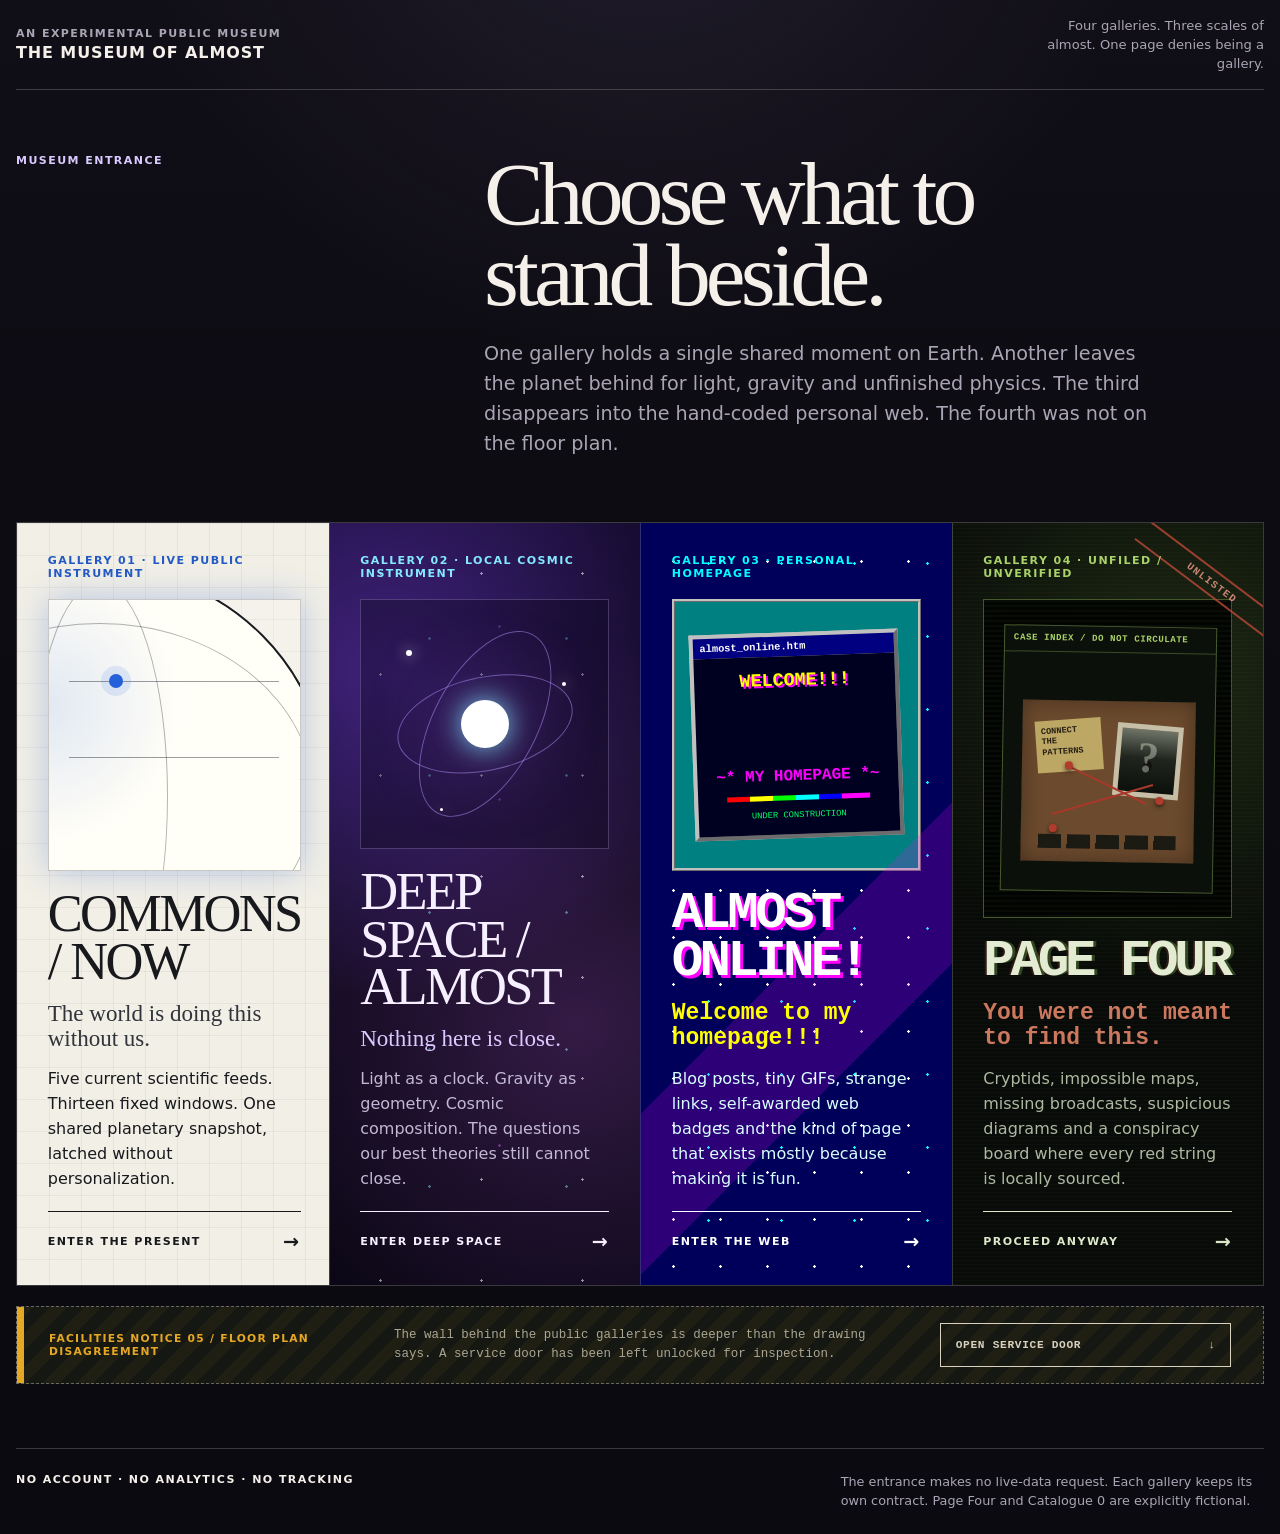
==== index.html @ 4af76eff "Evolve Commons patchbay hardware Make the existing Difference Engine A/B connections visibly seat an" ====
<!doctype html>
<html lang="en">
<head>
  <meta charset="utf-8">
  <meta name="viewport" content="width=device-width, initial-scale=1, viewport-fit=cover">
  <meta name="theme-color" content="#0b0a10">
  <meta name="description" content="The Museum of Almost — choose between four public galleries, then notice the service door the floor plan forgot to mention.">
  <title>The Museum of Almost — Entrance</title>
  <link rel="manifest" href="manifest.webmanifest">
  <link rel="stylesheet" href="landing.css">
  <link rel="stylesheet" href="page-four-teaser.css">
  <link rel="stylesheet" href="elsewhere-teaser.css">
  <style>
    .museum-condition {
      position: absolute;
      width: 1px;
      height: 1px;
      padding: 0;
      margin: -1px;
      overflow: hidden;
      clip: rect(0 0 0 0);
      white-space: nowrap;
      border: 0;
    }
    .museum-condition-note { display: none; }
    body[data-recent-room="commons"] [data-room-note="commons"],
    body[data-recent-room="deep-space"] [data-room-note="deep-space"],
    body[data-recent-room="almost-online"] [data-room-note="almost-online"],
    body[data-recent-room="page-four"] [data-room-note="page-four"],
    body[data-recent-room="elsewhere"] [data-room-note="elsewhere"],
    body[data-recent-room="museum"] [data-room-note="museum"] { display: block; }

    /* Museum epoch: recent work now leaves an existing room light on instead of shifting the floor plan. */
    body[data-recent-room="commons"] .gallery-commons .gallery-visual,
    body[data-recent-room="museum"] .gallery-commons .gallery-visual {
      filter: brightness(1.08) saturate(1.05);
      box-shadow: 0 0 2rem rgba(35, 89, 196, 0.3);
    }
    body[data-recent-room="deep-space"] .gallery-space .gallery-visual,
    body[data-recent-room="museum"] .gallery-space .gallery-visual {
      filter: brightness(1.08) saturate(1.08);
      box-shadow: 0 0 2.2rem rgba(132, 232, 255, 0.26);
    }
    body[data-recent-room="almost-online"] .gallery-web .gallery-visual,
    body[data-recent-room="museum"] .gallery-web .gallery-visual {
      filter: brightness(1.1) saturate(1.08);
      box-shadow: 0 0 2rem rgba(0, 255, 255, 0.25);
    }
    body[data-recent-room="page-four"] .gallery-four .gallery-visual,
    body[data-recent-room="museum"] .gallery-four .gallery-visual {
      filter: brightness(1.1) saturate(1.04);
      box-shadow: 0 0 2rem rgba(169, 210, 105, 0.24);
    }
    body[data-recent-room="elsewhere"] .maintenance-seam,
    body[data-recent-room="museum"] .maintenance-seam {
      box-shadow: inset 0 0 2rem rgba(229, 168, 38, 0.1), 0 0 1.6rem rgba(229, 168, 38, 0.2);
    }

    @media (prefers-contrast: more) {
      body[data-recent-room="commons"] .gallery-commons .gallery-visual,
      body[data-recent-room="deep-space"] .gallery-space .gallery-visual,
      body[data-recent-room="almost-online"] .gallery-web .gallery-visual,
      body[data-recent-room="page-four"] .gallery-four .gallery-visual,
      body[data-recent-room="museum"] .gallery-visual,
      body[data-recent-room="elsewhere"] .maintenance-seam,
      body[data-recent-room="museum"] .maintenance-seam {
        outline: 2px solid currentColor;
        outline-offset: 3px;
      }
    }
    @media (forced-colors: active) {
      body[data-recent-room="commons"] .gallery-commons .gallery-visual,
      body[data-recent-room="deep-space"] .gallery-space .gallery-visual,
      body[data-recent-room="almost-online"] .gallery-web .gallery-visual,
      body[data-recent-room="page-four"] .gallery-four .gallery-visual,
      body[data-recent-room="museum"] .gallery-visual,
      body[data-recent-room="elsewhere"] .maintenance-seam,
      body[data-recent-room="museum"] .maintenance-seam {
        filter: none;
        box-shadow: none;
        outline: 2px solid Highlight;
        outline-offset: 3px;
      }
    }
    @media print {
      .museum-condition { display: none; }
      body[data-recent-room] .gallery-visual,
      body[data-recent-room] .maintenance-seam {
        filter: none !important;
        box-shadow: none !important;
        outline: none !important;
      }
    }
  </style>
</head>
<body data-recent-room="commons">
  <a class="skip-link" href="#galleries">Skip to the galleries</a>

  <header class="museum-header">
    <div class="museum-mark">
      <small>AN EXPERIMENTAL PUBLIC MUSEUM</small>
      <strong>THE MUSEUM OF ALMOST</strong>
    </div>
    <p>Four galleries. Three scales of almost. One page denies being a gallery.</p>
  </header>

  <main class="entrance" id="galleries">
    <section class="entrance-copy" aria-labelledby="entrance-title">
      <p class="eyebrow">MUSEUM ENTRANCE</p>
      <h1 id="entrance-title">Choose what to stand beside.</h1>
      <p>One gallery holds a single shared moment on Earth. Another leaves the planet behind for light, gravity and unfinished physics. The third disappears into the hand-coded personal web. The fourth was not on the floor plan.</p>
    </section>

    <aside class="museum-condition" aria-label="Current after-hours light condition">
      <span>AFTER-HOURS LIGHT</span>
      <p class="museum-condition-note" data-room-note="commons">COMMONS / NOW has left its instrument light on in the entrance.</p>
      <p class="museum-condition-note" data-room-note="deep-space">DEEP SPACE / ALMOST is still throwing a little light through its doorway.</p>
      <p class="museum-condition-note" data-room-note="almost-online">ALMOST ONLINE! has left a monitor glow in the entrance.</p>
      <p class="museum-condition-note" data-room-note="page-four">PAGE FOUR has left its examination light on.</p>
      <p class="museum-condition-note" data-room-note="elsewhere">The service door is leaking an amber maintenance light.</p>
      <p class="museum-condition-note" data-room-note="museum">More than one room seems to have left a light on.</p>
    </aside>

    <nav class="gallery-grid" aria-label="Museum galleries">
      <a class="gallery-card gallery-commons" href="commons-now.html">
        <span class="gallery-number">GALLERY 01 · LIVE PUBLIC INSTRUMENT</span>
        <div class="gallery-visual commons-visual" aria-hidden="true">
          <span class="earth-disc"></span>
          <span class="earth-line earth-line-a"></span>
          <span class="earth-line earth-line-b"></span>
          <span class="earth-pulse"></span>
        </div>
        <div class="gallery-copy">
          <h2>COMMONS / NOW</h2>
          <p class="gallery-thesis">The world is doing this without us.</p>
          <p>Five current scientific feeds. Thirteen fixed windows. One shared planetary snapshot, latched without personalization.</p>
        </div>
        <strong class="enter-label">ENTER THE PRESENT <span aria-hidden="true">→</span></strong>
      </a>

      <a class="gallery-card gallery-space" href="deep-space.html">
        <span class="gallery-number">GALLERY 02 · LOCAL COSMIC INSTRUMENT</span>
        <div class="gallery-visual space-visual" aria-hidden="true">
          <span class="space-orbit space-orbit-a"></span>
          <span class="space-orbit space-orbit-b"></span>
          <span class="space-core"></span>
          <span class="space-star space-star-a"></span>
          <span class="space-star space-star-b"></span>
          <span class="space-star space-star-c"></span>
        </div>
        <div class="gallery-copy">
          <h2>DEEP SPACE / ALMOST</h2>
          <p class="gallery-thesis">Nothing here is close.</p>
          <p>Light as a clock. Gravity as geometry. Cosmic composition. The questions our best theories still cannot close.</p>
        </div>
        <strong class="enter-label">ENTER DEEP SPACE <span aria-hidden="true">→</span></strong>
      </a>

      <a class="gallery-card gallery-web" href="almost-online.html">
        <span class="gallery-number">GALLERY 03 · PERSONAL HOMEPAGE</span>
        <div class="gallery-visual web-visual" aria-hidden="true">
          <div class="web-window">
            <span class="web-titlebar">almost_online.htm</span>
            <div class="web-page">
              <strong>WELCOME!!!</strong>
              <img src="assets/web1/alien.gif" width="56" height="56" alt="">
              <span>~* MY HOMEPAGE *~</span>
              <i></i>
              <small>UNDER CONSTRUCTION</small>
            </div>
          </div>
        </div>
        <div class="gallery-copy">
          <h2>ALMOST ONLINE!</h2>
          <p class="gallery-thesis">Welcome to my homepage!!!</p>
          <p>Blog posts, tiny GIFs, strange links, self-awarded web badges and the kind of page that exists mostly because making it is fun.</p>
        </div>
        <strong class="enter-label">ENTER THE WEB <span aria-hidden="true">→</span></strong>
      </a>

      <a class="gallery-card gallery-four" href="page-four.html">
        <span class="gallery-number">GALLERY 04 · UNFILED / UNVERIFIED</span>
        <div class="gallery-visual four-visual" aria-hidden="true">
          <div class="four-window">
            <div class="four-board">
              <span class="four-note">CONNECT<br>THE<br>PATTERNS</span>
              <span class="four-photo"></span>
              <span class="four-string"></span>
              <span class="four-string four-string-b"></span>
              <span class="four-pin four-pin-a"></span>
              <span class="four-pin four-pin-b"></span>
              <span class="four-pin four-pin-c"></span>
              <span class="four-redaction"></span>
            </div>
          </div>
        </div>
        <div class="gallery-copy">
          <h2>PAGE FOUR</h2>
          <p class="gallery-thesis">You were not meant to find this.</p>
          <p>Cryptids, impossible maps, missing broadcasts, suspicious diagrams and a conspiracy board where every red string is locally sourced.</p>
        </div>
        <strong class="enter-label">PROCEED ANYWAY <span aria-hidden="true">→</span></strong>
      </a>
    </nav>

    <aside class="maintenance-seam" aria-label="Facilities access">
      <span class="maintenance-code">FACILITIES NOTICE 05 / FLOOR PLAN DISAGREEMENT</span>
      <p>The wall behind the public galleries is deeper than the drawing says. A service door has been left unlocked for inspection.</p>
      <a href="elsewhere.html">OPEN SERVICE DOOR <span aria-hidden="true">↓</span></a>
    </aside>
  </main>

  <footer class="museum-footer">
    <span>NO ACCOUNT · NO ANALYTICS · NO TRACKING</span>
    <p>The entrance makes no live-data request. Each gallery keeps its own contract. Page Four and Catalogue 0 are explicitly fictional.</p>
  </footer>
</body>
</html>
---- landing.css ----
:root {
  color-scheme: dark;
  --foyer: #0b0a10;
  --foyer-soft: #15131d;
  --ink: #f5f0ea;
  --muted: #aaa4b4;
  --line: rgba(245, 240, 234, 0.2);
  --paper: #f2efe6;
  --paper-ink: #17191d;
  --earth-blue: #2359c4;
  --space: #070511;
  --violet: #4e2397;
  --nebula: #a95de5;
  --cyan: #84e8ff;
  --max: 1500px;
  font-family: ui-sans-serif, system-ui, -apple-system, BlinkMacSystemFont, "Segoe UI", sans-serif;
}

* { box-sizing: border-box; }
html { min-width: 320px; background: var(--foyer); }
body {
  min-height: 100vh;
  margin: 0;
  color: var(--ink);
  background:
    radial-gradient(circle at 50% -10%, rgba(118, 99, 153, 0.17), transparent 32rem),
    linear-gradient(180deg, #100e16 0%, var(--foyer) 58%);
}

a { color: inherit; }

.skip-link {
  position: fixed;
  z-index: 100;
  top: 0.75rem;
  left: 0.75rem;
  min-height: 44px;
  display: inline-flex;
  align-items: center;
  padding: 0.7rem 0.9rem;
  color: var(--foyer);
  background: var(--ink);
  transform: translateY(-180%);
}
.skip-link:focus { transform: translateY(0); }

a:focus-visible {
  outline: 3px solid var(--cyan);
  outline-offset: 4px;
}

.museum-header,
.entrance,
.museum-footer {
  width: min(var(--max), calc(100% - 2rem));
  margin-inline: auto;
}

.museum-header {
  min-height: 84px;
  display: flex;
  align-items: center;
  justify-content: space-between;
  gap: 1rem;
  padding-block: max(1rem, env(safe-area-inset-top)) 1rem;
  border-bottom: 1px solid var(--line);
}

.museum-mark { display: grid; gap: 0.2rem; }
.museum-mark small,
.eyebrow,
.gallery-number,
.enter-label,
.museum-footer > span {
  font-size: 0.69rem;
  font-weight: 780;
  letter-spacing: 0.13em;
  text-transform: uppercase;
}
.museum-mark small { color: var(--muted); }
.museum-mark strong { letter-spacing: 0.055em; }
.museum-header > p {
  max-width: 28ch;
  margin: 0;
  color: var(--muted);
  font-size: 0.82rem;
  line-height: 1.45;
  text-align: right;
}

.entrance { padding-block: clamp(2rem, 5vw, 5rem); }
.entrance-copy {
  display: grid;
  grid-template-columns: minmax(10rem, 0.35fr) minmax(0, 0.65fr);
  gap: 0.8rem 3rem;
  padding-bottom: clamp(2rem, 5vw, 4rem);
}
.eyebrow {
  grid-row: 1 / span 2;
  margin: 0;
  color: #d9caff;
}
.entrance-copy h1 {
  max-width: 12ch;
  margin: 0;
  font-family: ui-serif, Georgia, serif;
  font-size: clamp(2.8rem, 7vw, 7.4rem);
  font-weight: 500;
  letter-spacing: -0.055em;
  line-height: 0.9;
}
.entrance-copy > p:last-child {
  max-width: 55ch;
  margin: 0.7rem 0 0;
  color: var(--muted);
  font-size: clamp(1rem, 1.5vw, 1.25rem);
  line-height: 1.55;
}

.gallery-grid {
  display: grid;
  grid-template-columns: repeat(3, minmax(0, 1fr));
  border: 1px solid var(--line);
}

.gallery-card {
  position: relative;
  min-height: min(70vh, 720px);
  display: grid;
  grid-template-rows: auto minmax(240px, 1fr) auto auto;
  gap: 1.2rem;
  padding: clamp(1.25rem, 2.4vw, 2.25rem);
  text-decoration: none;
  overflow: hidden;
  transition: transform 180ms ease, filter 180ms ease;
}
.gallery-card + .gallery-card { border-left: 1px solid var(--line); }
.gallery-card:hover { transform: translateY(-4px); }
.gallery-card:focus-visible { z-index: 2; }
.gallery-number { position: relative; z-index: 2; }
.gallery-copy,
.enter-label { position: relative; z-index: 2; }
.gallery-copy h2 {
  margin: 0;
  font-family: ui-serif, Georgia, serif;
  font-size: clamp(2.05rem, 4.1vw, 5.2rem);
  font-weight: 500;
  letter-spacing: -0.05em;
  line-height: 0.9;
}
.gallery-copy p { max-width: 46ch; }
.gallery-thesis {
  margin: 1rem 0 0;
  font-family: ui-serif, Georgia, serif;
  font-size: clamp(1.2rem, 1.8vw, 1.8rem);
  line-height: 1.1;
}
.gallery-copy p:last-child { margin-bottom: 0; line-height: 1.55; }
.enter-label {
  min-height: 44px;
  display: flex;
  align-items: center;
  justify-content: space-between;
  gap: 1rem;
  padding-top: 1rem;
  border-top: 1px solid currentColor;
}
.enter-label span { font-size: 1.2rem; }

.gallery-commons {
  color: var(--paper-ink);
  background:
    linear-gradient(rgba(31, 35, 41, 0.055) 1px, transparent 1px),
    linear-gradient(90deg, rgba(31, 35, 41, 0.055) 1px, transparent 1px),
    var(--paper);
  background-size: 32px 32px;
}
.gallery-commons .gallery-number { color: var(--earth-blue); }
.gallery-commons .gallery-thesis { color: #31343a; }

.gallery-space {
  color: #f6efff;
  background:
    radial-gradient(circle at 20% 20%, rgba(111, 59, 209, 0.5), transparent 20rem),
    radial-gradient(circle at 80% 66%, rgba(209, 104, 255, 0.22), transparent 24rem),
    linear-gradient(155deg, #160b31 0%, var(--space) 60%);
}
.gallery-space::before {
  content: "";
  position: absolute;
  inset: 0;
  opacity: 0.6;
  pointer-events: none;
  background-image:
    radial-gradient(circle, rgba(255,255,255,0.9) 0 1px, transparent 1.4px),
    radial-gradient(circle, rgba(132,232,255,0.8) 0 1px, transparent 1.5px),
    radial-gradient(circle, rgba(209,104,255,0.75) 0 1px, transparent 1.5px);
  background-position: 0 0, 31px 47px, 83px 17px;
  background-size: 101px 101px, 137px 137px, 173px 173px;
}
.gallery-space .gallery-number { color: var(--cyan); }
.gallery-space .gallery-thesis { color: #dbc9ff; }
.gallery-space .gallery-copy p:last-child { color: #c3b8d5; }

.gallery-web {
  color: #fff;
  background:
    radial-gradient(circle, #fff 0 1px, transparent 1.5px) 9px 15px / 47px 47px,
    radial-gradient(circle, #00ffff 0 1px, transparent 1.5px) 31px 4px / 73px 73px,
    #00005a;
}
.gallery-web::after {
  content: "";
  position: absolute;
  inset: 0;
  pointer-events: none;
  background: linear-gradient(135deg, transparent 0 55%, rgba(255, 0, 255, 0.18) 55% 70%, transparent 70%);
}
.gallery-web .gallery-number { color: #00ffff; }
.gallery-web .gallery-copy h2 {
  font-family: "Courier New", Courier, monospace;
  font-weight: 900;
  letter-spacing: -0.07em;
  text-shadow: 3px 3px 0 #ff00ff;
}
.gallery-web .gallery-thesis {
  color: #ffff00;
  font-family: "Courier New", Courier, monospace;
  font-weight: 800;
}
.gallery-web .gallery-copy p:last-child { color: #d7ffff; }

.gallery-visual { position: relative; min-height: 250px; }

.commons-visual {
  overflow: hidden;
  border: 1px solid rgba(31, 35, 41, 0.22);
  background: rgba(255,255,255,0.2);
}
.earth-disc {
  position: absolute;
  width: min(56vw, 460px);
  aspect-ratio: 1;
  right: -12%;
  bottom: -58%;
  border: 2px solid var(--paper-ink);
  border-radius: 50%;
  background: radial-gradient(circle at 38% 30%, rgba(35,89,196,0.16), transparent 38%), var(--paper);
}
.earth-disc::before,
.earth-disc::after {
  content: "";
  position: absolute;
  inset: 12% 3%;
  border: 1px solid rgba(31,35,41,0.35);
  border-radius: 50%;
}
.earth-disc::after { inset: 3% 35%; }
.earth-line {
  position: absolute;
  left: 8%;
  right: 8%;
  height: 1px;
  background: rgba(31,35,41,0.45);
}
.earth-line-a { top: 30%; }
.earth-line-b { top: 58%; }
.earth-pulse {
  position: absolute;
  width: 14px;
  height: 14px;
  left: 24%;
  top: calc(30% - 7px);
  border-radius: 50%;
  background: var(--earth-blue);
  box-shadow: 0 0 0 8px rgba(35,89,196,0.12);
}

.space-visual {
  overflow: hidden;
  border: 1px solid rgba(208,188,255,0.25);
  background: rgba(7,5,17,0.32);
}
.space-orbit {
  position: absolute;
  left: 50%;
  top: 50%;
  border: 1px solid rgba(184,151,255,0.5);
  border-radius: 50%;
  transform: translate(-50%, -50%) rotate(-12deg);
}
.space-orbit-a { width: 72%; height: 38%; }
.space-orbit-b { width: 42%; height: 82%; transform: translate(-50%, -50%) rotate(28deg); }
.space-core {
  position: absolute;
  width: 48px;
  height: 48px;
  left: calc(50% - 24px);
  top: calc(50% - 24px);
  border-radius: 50%;
  background: #fff;
  box-shadow: 0 0 28px rgba(132,232,255,0.9), 0 0 85px rgba(169,93,229,0.7);
}
.space-star {
  position: absolute;
  width: 6px;
  height: 6px;
  border-radius: 50%;
  background: #fff;
  box-shadow: 0 0 14px rgba(255,255,255,0.85);
}
.space-star-a { left: 18%; top: 20%; }
.space-star-b { right: 17%; top: 33%; width: 4px; height: 4px; }
.space-star-c { left: 32%; bottom: 15%; width: 3px; height: 3px; }

.web-visual {
  display: grid;
  place-items: center;
  overflow: hidden;
  border: 3px ridge #c0c0c0;
  background: #008080;
}
.web-window {
  width: 86%;
  border: 4px outset #c0c0c0;
  color: #000;
  background: #c0c0c0;
  font-family: "Courier New", Courier, monospace;
  transform: rotate(-2deg);
}
.web-titlebar {
  display: block;
  padding: 0.25rem 0.4rem;
  color: #fff;
  background: #000080;
  font-size: 0.65rem;
  font-weight: bold;
}
.web-page {
  min-height: 178px;
  display: grid;
  place-items: center;
  gap: 0.25rem;
  padding: 0.7rem;
  color: #00ffff;
  background: #000020;
  text-align: center;
}
.web-page strong {
  color: #ffff00;
  font-size: 1.15rem;
  text-shadow: 2px 2px #ff00ff;
}
.web-page img {
  image-rendering: pixelated;
}
.web-page span {
  color: #ff00ff;
  font-weight: bold;
}
.web-page i {
  width: 80%;
  height: 5px;
  background: linear-gradient(90deg, #f00 0 16%, #ff0 16% 32%, #0f0 32% 48%, #0ff 48% 64%, #00f 64% 80%, #f0f 80%);
}
.web-page small {
  color: #00ff66;
  font-size: 0.55rem;
}

.museum-footer {
  display: flex;
  justify-content: space-between;
  gap: 2rem;
  padding-block: 1.5rem max(1.5rem, env(safe-area-inset-bottom));
  border-top: 1px solid var(--line);
  color: var(--muted);
}
.museum-footer > span { color: var(--ink); }
.museum-footer p { max-width: 52ch; margin: 0; font-size: 0.8rem; line-height: 1.45; }

@media (max-width: 1100px) {
  .gallery-grid { grid-template-columns: repeat(2, minmax(0, 1fr)); }
  .gallery-web {
    grid-column: 1 / -1;
    border-top: 1px solid var(--line);
  }
  .gallery-web .gallery-visual { min-height: 290px; }
}

@media (max-width: 820px) {
  .entrance-copy { grid-template-columns: 1fr; }
  .eyebrow { grid-row: auto; }
  .gallery-grid { grid-template-columns: 1fr; }
  .gallery-card { min-height: 620px; }
  .gallery-card + .gallery-card {
    border-left: 0;
    border-top: 1px solid var(--line);
  }
  .gallery-web { grid-column: auto; }
  .earth-disc { width: 460px; }
}

@media (max-width: 620px) {
  .museum-header { align-items: flex-start; }
  .museum-header > p { display: none; }
  .entrance { padding-top: 2rem; }
  .gallery-card { min-height: 560px; padding: 1.1rem; }
  .gallery-visual { min-height: 210px; }
  .museum-footer { display: grid; gap: 0.7rem; }
}

@media (prefers-reduced-motion: reduce) {
  *, *::before, *::after {
    scroll-behavior: auto !important;
    transition: none !important;
    animation: none !important;
  }
  .gallery-card:hover { transform: none; }
}

@media (prefers-contrast: more) {
  :root { --line: rgba(255,255,255,0.65); }
  .gallery-card { outline: 1px solid currentColor; outline-offset: -1px; }
  .gallery-space .gallery-copy p:last-child,
  .gallery-web .gallery-copy p:last-child { color: #f4efff; }
}

@media print {
  body { background: #fff; color: #000; }
  .museum-header, .museum-footer { color: #000; border-color: #000; }
  .gallery-grid { border-color: #000; }
  .gallery-card { min-height: auto; break-inside: avoid; }
  .gallery-space,
  .gallery-web { color: #000; background: #fff; }
  .gallery-space::before,
  .gallery-web::after { display: none; }
}
---- page-four-teaser.css ----
@media (min-width: 1101px) {
  .gallery-grid { grid-template-columns: repeat(4, minmax(0, 1fr)); }
  .gallery-card { min-height: min(68vh, 700px); }
}

@media (min-width: 821px) and (max-width: 1100px) {
  .gallery-web { grid-column: auto; border-top: 0; }
  .gallery-four { border-top: 0; }
}

.gallery-four {
  color: #dce8c8;
  background:
    repeating-linear-gradient(0deg, rgba(255,255,255,0.02) 0 1px, transparent 1px 4px),
    radial-gradient(circle at 70% 20%, rgba(115, 160, 70, 0.2), transparent 19rem),
    #080b07;
}
.gallery-four::after {
  content: "UNLISTED";
  position: absolute;
  z-index: 1;
  right: -2.3rem;
  top: 2.9rem;
  width: 11rem;
  padding: 0.35rem 0;
  color: #f29c89;
  border-block: 2px solid #b94736;
  font: 800 0.64rem/1 "Courier New", monospace;
  letter-spacing: 0.13em;
  text-align: center;
  transform: rotate(37deg);
  opacity: 0.82;
}
.gallery-four .gallery-number { color: #a9d269; }
.gallery-four .gallery-copy h2 {
  color: #e3ecd3;
  font-family: "Courier New", Courier, monospace;
  font-weight: 900;
  letter-spacing: -0.08em;
  text-shadow: 3px 0 rgba(123,179,77,0.35), -2px 0 rgba(185,71,54,0.22);
}
.gallery-four .gallery-thesis {
  color: #cc785f;
  font-family: "Courier New", Courier, monospace;
  font-weight: 700;
}
.gallery-four .gallery-copy p:last-child { color: #aeb9a1; }

.four-visual {
  overflow: hidden;
  border: 1px solid rgba(169,210,105,0.38);
  background:
    repeating-linear-gradient(0deg, rgba(168,222,105,0.035) 0 2px, transparent 2px 5px),
    #030503;
}
.four-window {
  position: absolute;
  inset: 8% 7%;
  border: 1px solid rgba(169,210,105,0.38);
  background: #0c100b;
  box-shadow: 0 12px 24px rgba(0,0,0,0.38);
  transform: rotate(1deg);
}
.four-window::before {
  content: "CASE INDEX / DO NOT CIRCULATE";
  display: block;
  padding: 0.45rem 0.55rem;
  border-bottom: 1px solid rgba(169,210,105,0.3);
  color: #a9d269;
  font: 700 0.57rem/1.2 "Courier New", monospace;
  letter-spacing: 0.06em;
}
.four-board {
  position: absolute;
  inset: 28% 9% 11%;
  background: #6b4a2d;
  box-shadow: inset 0 0 20px rgba(0,0,0,0.35);
}
.four-note,
.four-photo,
.four-string,
.four-pin { position: absolute; }
.four-note {
  left: 8%;
  top: 12%;
  width: 38%;
  min-height: 52px;
  padding: 0.35rem;
  color: #282013;
  background: #bda765;
  font: 700 0.54rem/1.25 "Courier New", monospace;
  transform: rotate(-5deg);
}
.four-photo {
  right: 8%;
  top: 14%;
  width: 38%;
  height: 45%;
  border: 5px solid #c6bea6;
  background:
    radial-gradient(ellipse at 50% 58%, #111 0 10%, transparent 11%),
    linear-gradient(#6f7568, #20251e 45%, #0c100c);
  transform: rotate(4deg);
}
.four-photo::after {
  content: "?";
  position: absolute;
  left: 50%;
  top: 45%;
  color: rgba(225,229,211,0.42);
  font: 900 2.7rem/1 Georgia, serif;
  transform: translate(-50%,-50%);
}
.four-string {
  left: 27%;
  top: 40%;
  width: 50%;
  height: 2px;
  background: #a8382a;
  transform: rotate(25deg);
  transform-origin: left center;
}
.four-string-b { left: 18%; top: 70%; width: 61%; transform: rotate(-17deg); }
.four-pin {
  width: 8px;
  height: 8px;
  border-radius: 50%;
  background: #b33b2c;
  box-shadow: 0 2px 4px rgba(0,0,0,0.6);
}
.four-pin-a { left: 25%; top: 38%; }
.four-pin-b { right: 18%; top: 59%; }
.four-pin-c { left: 16%; bottom: 18%; }
.four-redaction {
  position: absolute;
  left: 10%;
  right: 10%;
  bottom: 8%;
  height: 9%;
  background: repeating-linear-gradient(90deg, #121510 0 17%, transparent 17% 21%);
  opacity: 0.9;
}

@media (max-width: 620px) {
  .gallery-four::after { right: -3rem; top: 2.4rem; }
}

@media (prefers-reduced-motion: reduce) {
  .gallery-four::after,
  .four-window,
  .four-note,
  .four-photo { transform: none; }
}

@media (prefers-contrast: more) {
  .gallery-four { outline: 1px solid #dce8c8; outline-offset: -1px; }
  .four-visual { border-color: #dce8c8; }
}

@media print {
  .gallery-four { color: #000; background: #fff; }
  .gallery-four::after { color: #000; border-color: #000; }
  .gallery-four .gallery-copy h2,
  .gallery-four .gallery-thesis,
  .gallery-four .gallery-copy p:last-child { color: #000; text-shadow: none; }
}
---- elsewhere-teaser.css ----
.maintenance-seam {
  position: relative;
  display: grid;
  grid-template-columns: minmax(10rem, 0.28fr) minmax(0, 0.46fr) minmax(13rem, 0.26fr);
  gap: 1rem 2rem;
  align-items: center;
  margin-top: 1.25rem;
  padding: 1rem clamp(1rem, 2.5vw, 2rem);
  overflow: hidden;
  border: 1px dashed rgba(245, 240, 234, 0.36);
  color: #d8d1bf;
  background:
    repeating-linear-gradient(135deg, rgba(229,168,38,0.05) 0 12px, transparent 12px 24px),
    #151712;
}
.maintenance-seam::before {
  content: "";
  position: absolute;
  inset: 0 auto 0 0;
  width: 7px;
  background: #e5a826;
}
.maintenance-code {
  color: #e5a826;
  font-size: 0.67rem;
  font-weight: 800;
  letter-spacing: 0.12em;
  text-transform: uppercase;
}
.maintenance-seam p {
  margin: 0;
  color: #aaa692;
  font-family: ui-monospace, SFMono-Regular, Menlo, Monaco, Consolas, monospace;
  font-size: 0.78rem;
  line-height: 1.55;
}
.maintenance-seam a {
  min-height: 44px;
  display: inline-flex;
  align-items: center;
  justify-content: space-between;
  gap: 1rem;
  padding: 0.75rem 0.9rem;
  border: 1px solid #d8d1bf;
  font-family: ui-monospace, SFMono-Regular, Menlo, Monaco, Consolas, monospace;
  font-size: 0.7rem;
  font-weight: 800;
  letter-spacing: 0.06em;
  text-decoration: none;
}
.maintenance-seam a:hover { color: #171912; background: #e5a826; border-color: #e5a826; }

@media (max-width: 820px) {
  .maintenance-seam { grid-template-columns: 1fr; }
}

@media (prefers-reduced-motion: reduce) {
  .maintenance-seam * { transition: none !important; }
}

@media (prefers-contrast: more) {
  .maintenance-seam { border-style: solid; border-color: #fff; }
}

@media print {
  .maintenance-seam { display: none; }
}
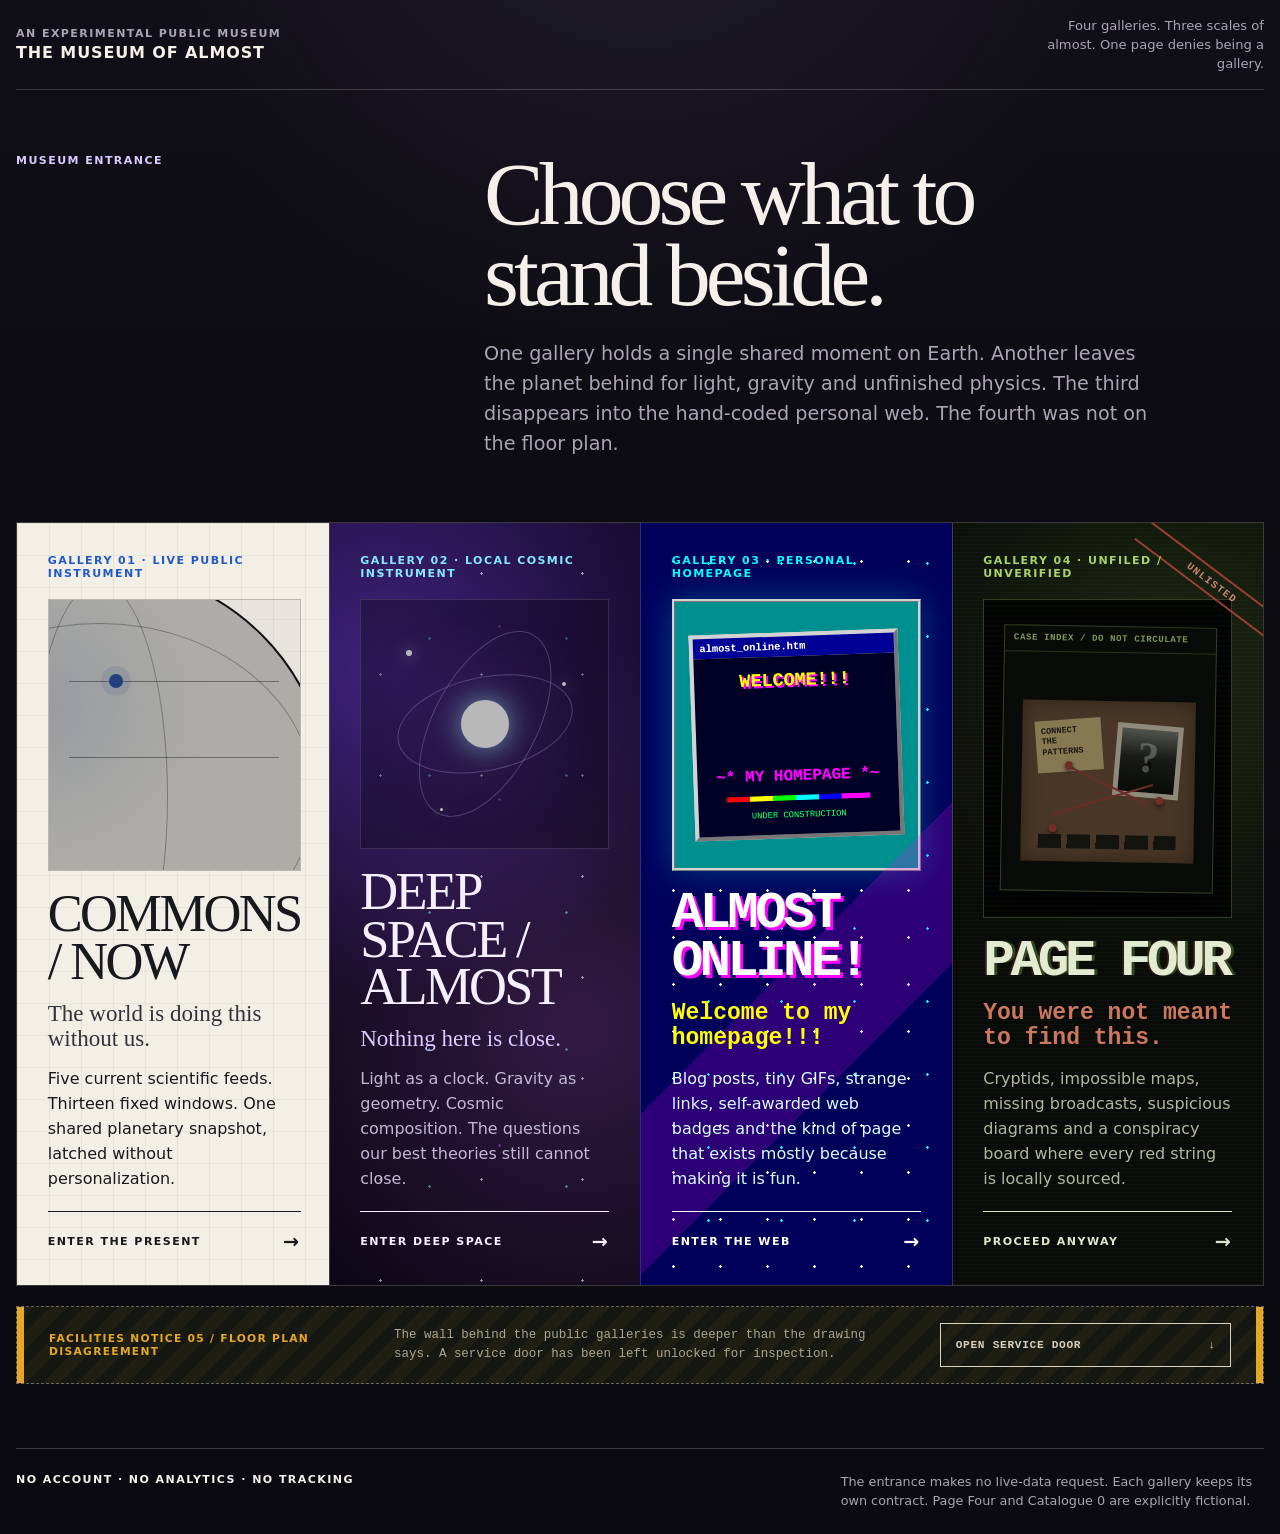
==== commit 364ceb38: "Mutate Tab Semaphore into browser-chrome migration Replace the old three-phrase Tab Semaphore cycler" ====
--- a/index.html
+++ b/index.html
@@ -93,7 +93,7 @@
     }
   </style>
 </head>
-<body data-recent-room="commons">
+<body data-recent-room="almost-online">
   <a class="skip-link" href="#galleries">Skip to the galleries</a>
 
   <header class="museum-header">
--- a/elsewhere-teaser.css
+++ b/elsewhere-teaser.css
@@ -12,14 +12,19 @@
   background:
     repeating-linear-gradient(135deg, rgba(229,168,38,0.05) 0 12px, transparent 12px 24px),
     #151712;
+  transition: border-color 160ms ease, box-shadow 160ms ease;
 }
-.maintenance-seam::before {
+.maintenance-seam::before,
+.maintenance-seam::after {
   content: "";
   position: absolute;
   inset: 0 auto 0 0;
   width: 7px;
   background: #e5a826;
+  transition: transform 180ms ease;
+  pointer-events: none;
 }
+.maintenance-seam::after { inset: 0 0 0 auto; }
 .maintenance-code {
   color: #e5a826;
   font-size: 0.67rem;
@@ -47,21 +52,63 @@
   font-weight: 800;
   letter-spacing: 0.06em;
   text-decoration: none;
+  transition: color 160ms ease, background-color 160ms ease, border-color 160ms ease, transform 160ms ease;
 }
-.maintenance-seam a:hover { color: #171912; background: #e5a826; border-color: #e5a826; }
+.maintenance-seam a:is(:hover, :focus-visible, :active) { color: #171912; background: #e5a826; border-color: #e5a826; }
+
+@supports selector(.maintenance-seam:has(a:focus-visible)) {
+  .maintenance-seam:has(a:is(:hover, :focus-visible, :active)) {
+    border-style: solid;
+    border-color: rgba(229,168,38,0.72);
+    box-shadow: inset 0 0 0 1px rgba(229,168,38,0.12);
+  }
+  .maintenance-seam:has(a:is(:hover, :focus-visible, :active))::before { transform: translateX(-100%); }
+  .maintenance-seam:has(a:is(:hover, :focus-visible, :active))::after { transform: translateX(100%); }
+  .maintenance-seam:has(a:is(:hover, :focus-visible, :active)) a { transform: translateX(0.3rem); }
+}
 
 @media (max-width: 820px) {
   .maintenance-seam { grid-template-columns: 1fr; }
 }
 
 @media (prefers-reduced-motion: reduce) {
-  .maintenance-seam * { transition: none !important; }
+  .maintenance-seam,
+  .maintenance-seam::before,
+  .maintenance-seam::after,
+  .maintenance-seam a { transition: none !important; }
+  .maintenance-seam:has(a:is(:hover, :focus-visible, :active)) a { transform: none; }
 }
 
 @media (prefers-contrast: more) {
   .maintenance-seam { border-style: solid; border-color: #fff; }
+  .maintenance-seam::before,
+  .maintenance-seam::after { background: currentColor; }
+  .maintenance-seam:has(a:is(:hover, :focus-visible, :active)) { border-color: currentColor; box-shadow: none; }
 }
 
 @media print {
   .maintenance-seam { display: none; }
 }
+
+/* Museum epoch: the room with fresh work stays awake while the other preview windows yield into house-light quiet. */
+body[data-recent-room="commons"] .gallery-card:not(.gallery-commons) .gallery-visual,
+body[data-recent-room="deep-space"] .gallery-card:not(.gallery-space) .gallery-visual,
+body[data-recent-room="almost-online"] .gallery-card:not(.gallery-web) .gallery-visual,
+body[data-recent-room="page-four"] .gallery-card:not(.gallery-four) .gallery-visual,
+body[data-recent-room="elsewhere"] .gallery-card .gallery-visual {
+  filter: brightness(0.72) saturate(0.78);
+}
+
+@media (prefers-contrast: more), (forced-colors: active) {
+  body[data-recent-room="commons"] .gallery-card:not(.gallery-commons) .gallery-visual,
+  body[data-recent-room="deep-space"] .gallery-card:not(.gallery-space) .gallery-visual,
+  body[data-recent-room="almost-online"] .gallery-card:not(.gallery-web) .gallery-visual,
+  body[data-recent-room="page-four"] .gallery-card:not(.gallery-four) .gallery-visual,
+  body[data-recent-room="elsewhere"] .gallery-card .gallery-visual {
+    filter: none;
+  }
+}
+
+@media print {
+  body[data-recent-room] .gallery-card .gallery-visual { filter: none !important; }
+}
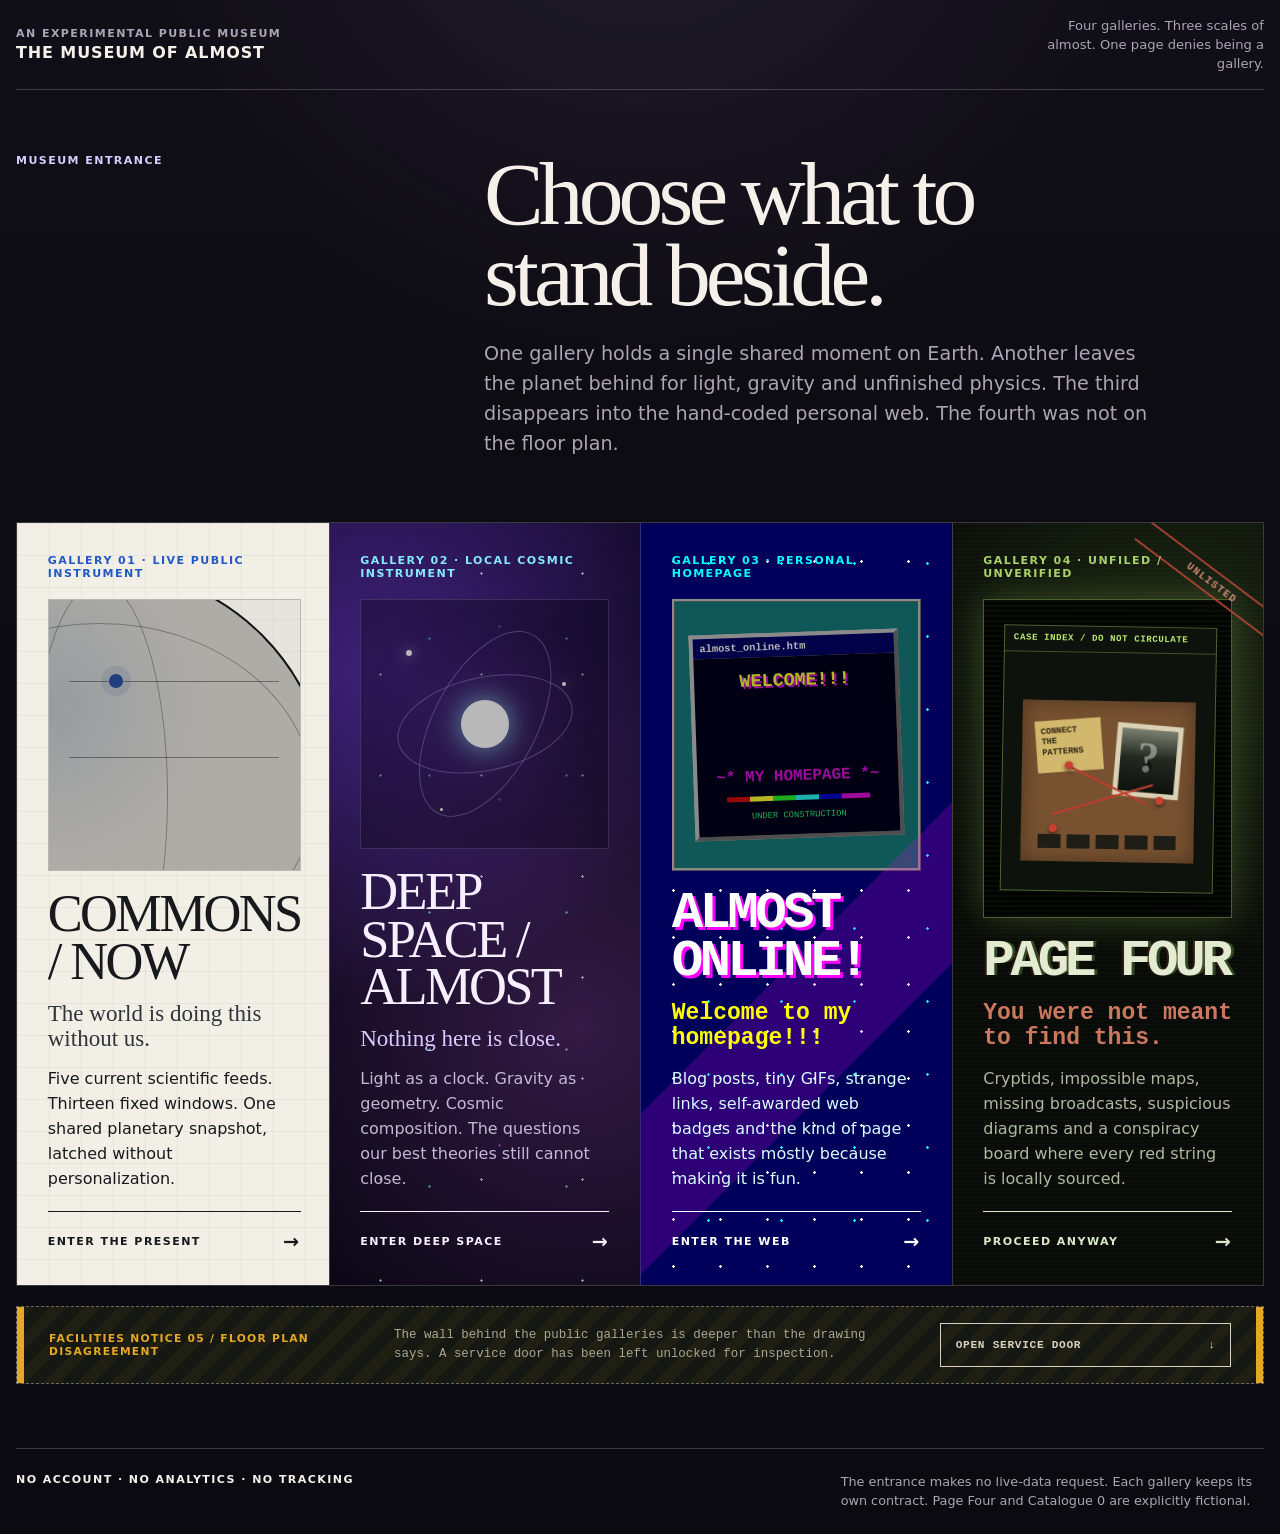
==== commit 56545cfb: "Mutate Page Four with finite dead air Make File 04's existing CRT exhaust its picture over the autho" ====
--- a/index.html
+++ b/index.html
@@ -93,7 +93,7 @@
     }
   </style>
 </head>
-<body data-recent-room="almost-online">
+<body data-recent-room="page-four">
   <a class="skip-link" href="#galleries">Skip to the galleries</a>
 
   <header class="museum-header">
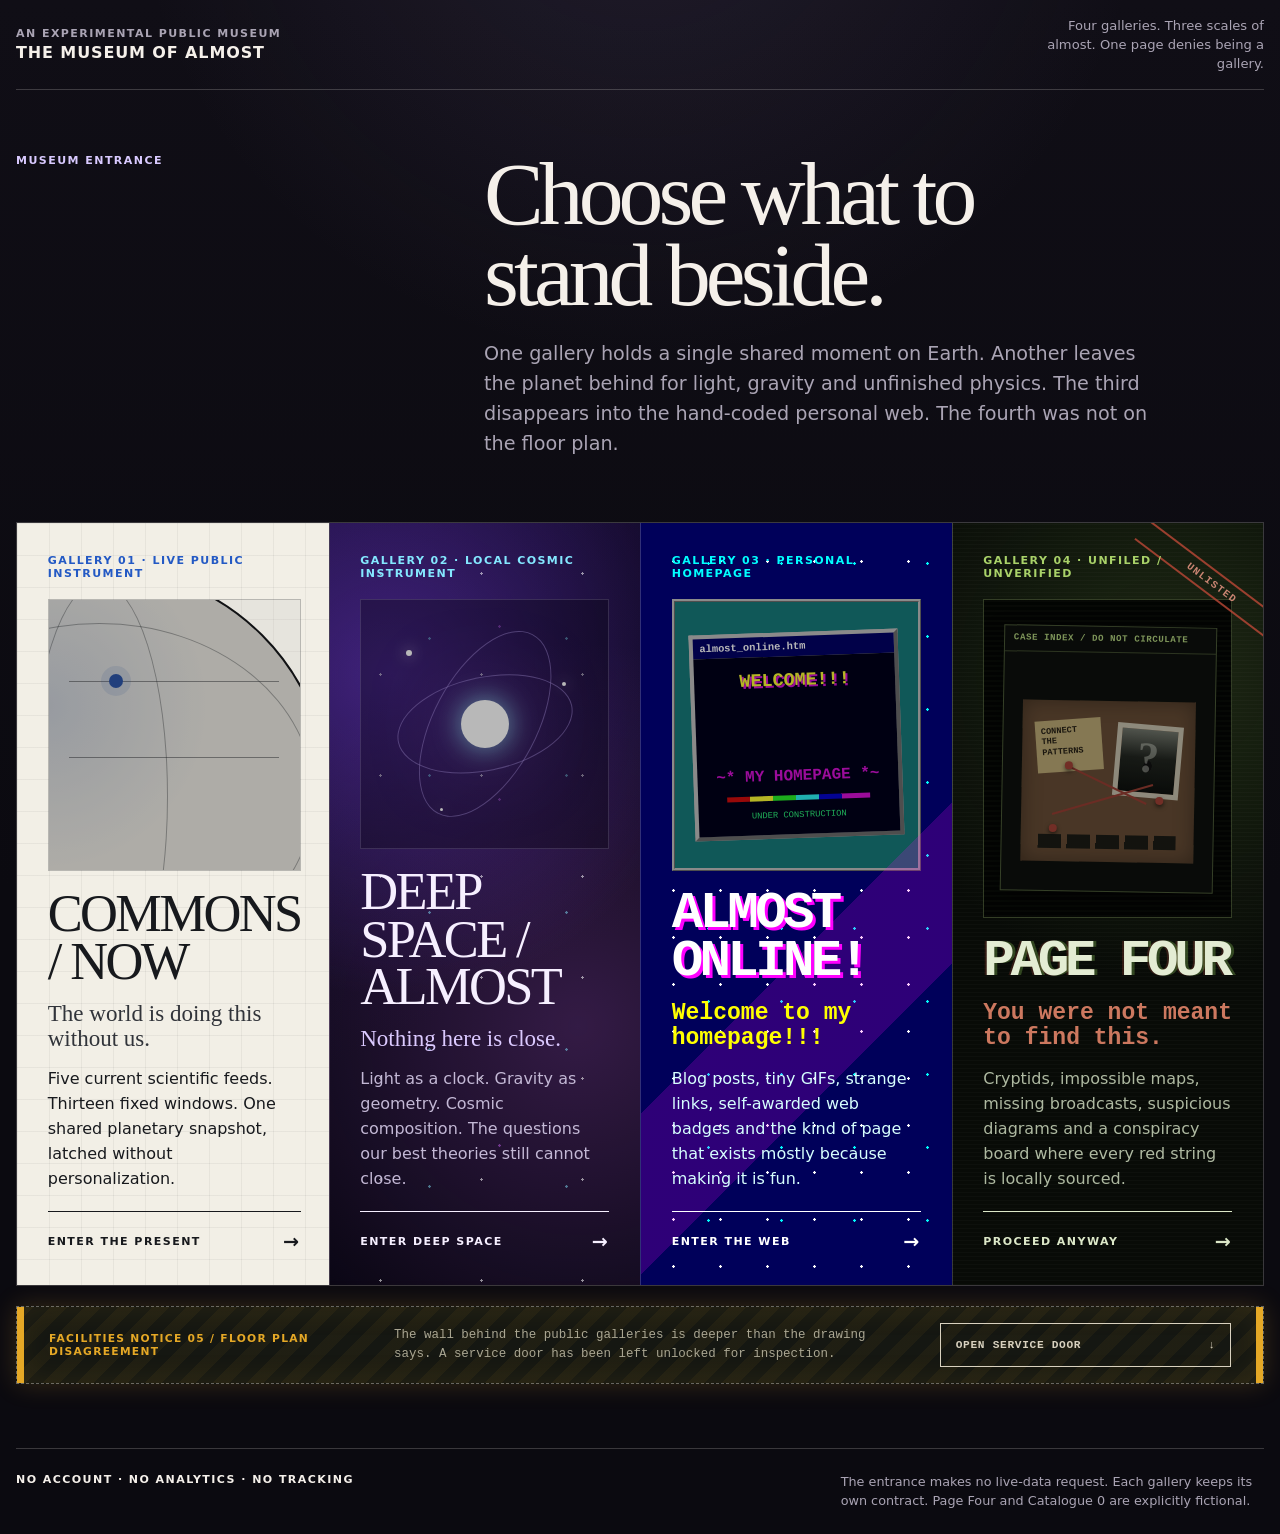
==== commit 9faa487b: "Point foyer light to Elsewhere" ====
--- a/index.html
+++ b/index.html
@@ -93,7 +93,7 @@
     }
   </style>
 </head>
-<body data-recent-room="page-four">
+<body data-recent-room="elsewhere">
   <a class="skip-link" href="#galleries">Skip to the galleries</a>
 
   <header class="museum-header">
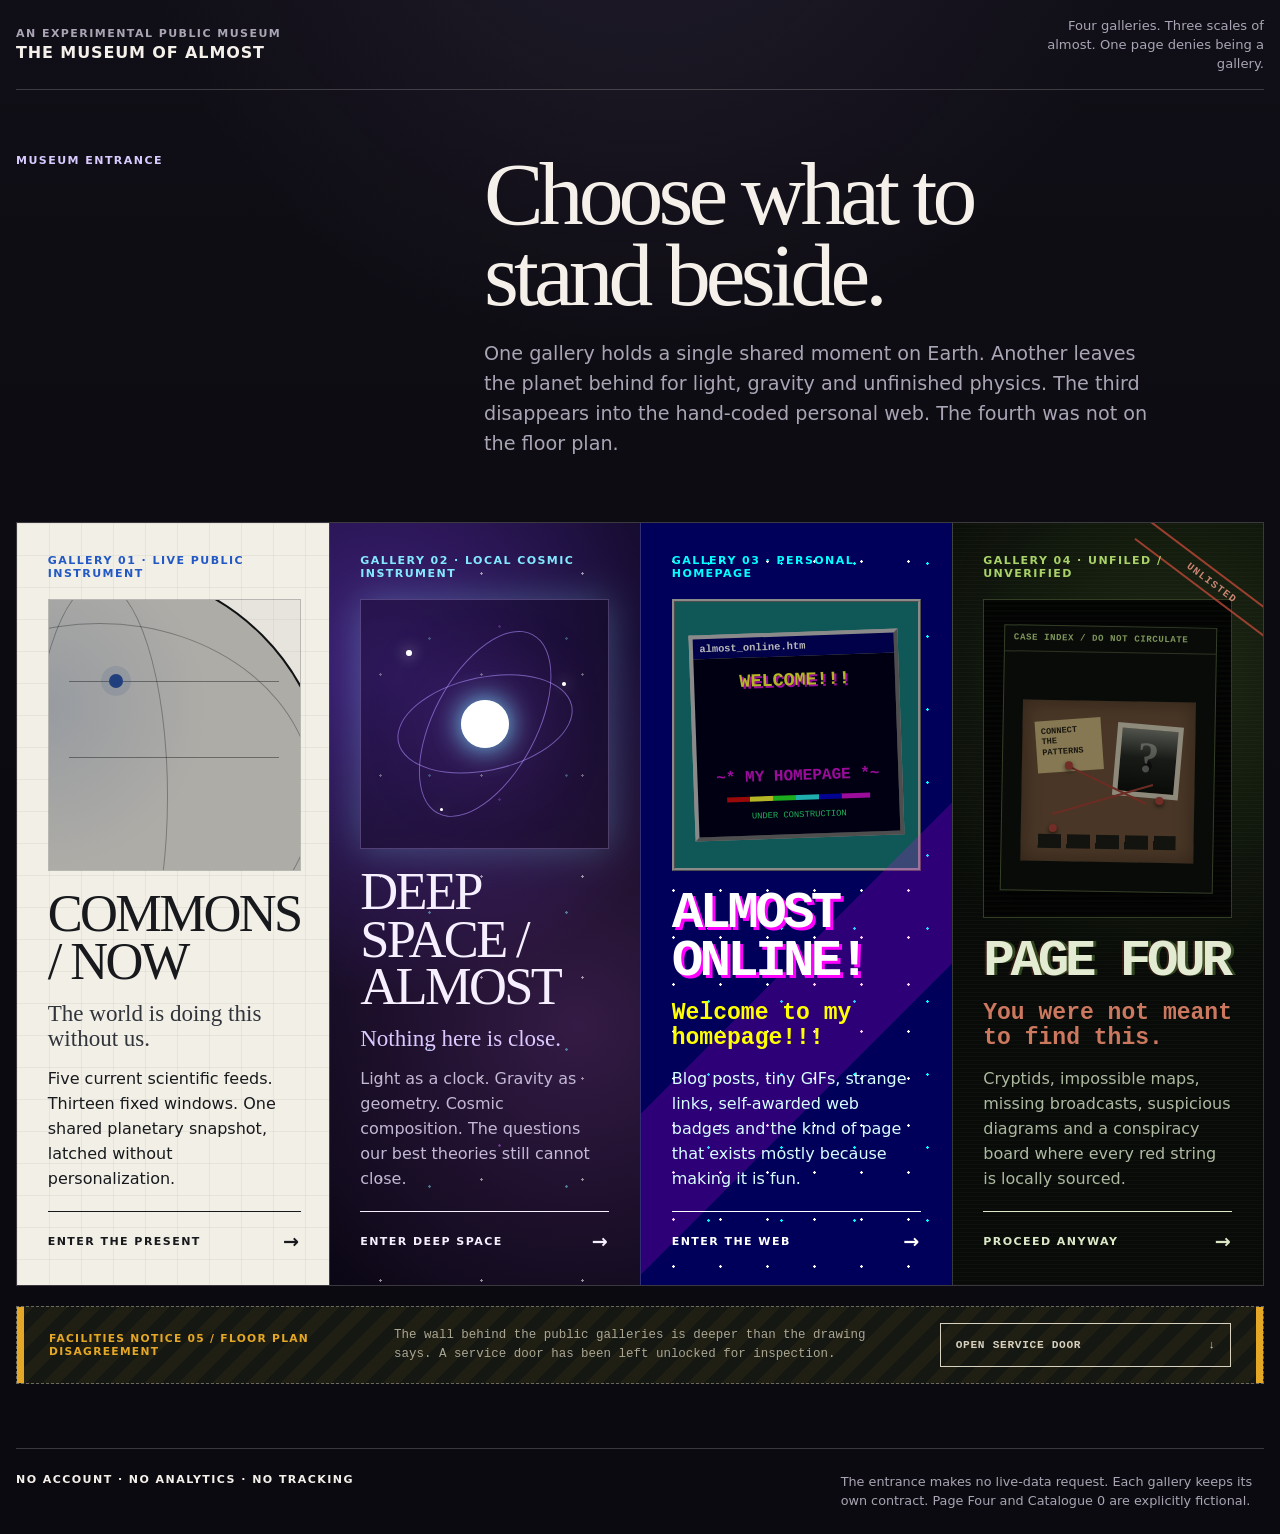
==== commit 913536ad: "Mutate Deep Space possibility states (G0201) Replace pseudo-quantitative possibility bar lengths wit" ====
--- a/index.html
+++ b/index.html
@@ -93,7 +93,7 @@
     }
   </style>
 </head>
-<body data-recent-room="elsewhere">
+<body data-recent-room="deep-space">
   <a class="skip-link" href="#galleries">Skip to the galleries</a>
 
   <header class="museum-header">
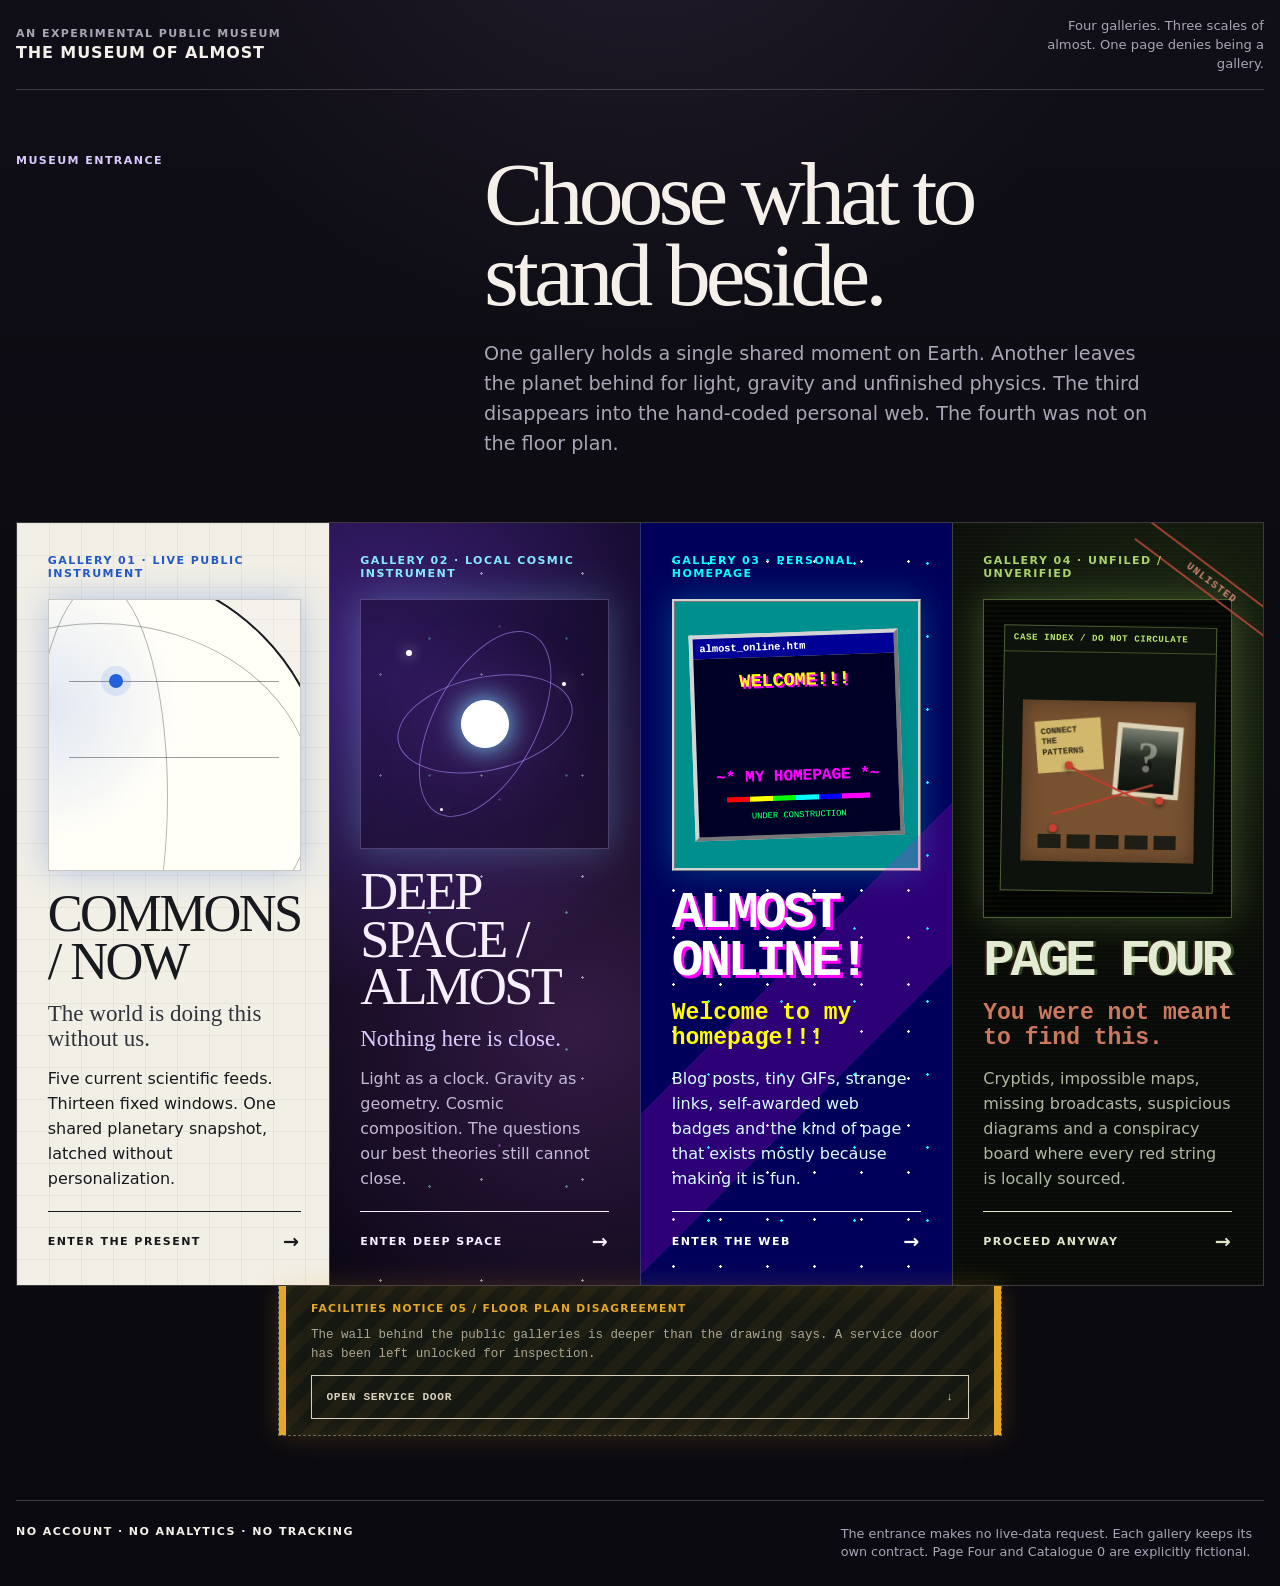
==== commit e962d041: "Reframe Museum service level epoch Recess the existing Catalogue 0 facilities seam beneath the four " ====
--- a/index.html
+++ b/index.html
@@ -93,7 +93,7 @@
     }
   </style>
 </head>
-<body data-recent-room="deep-space">
+<body data-recent-room="museum">
   <a class="skip-link" href="#galleries">Skip to the galleries</a>
 
   <header class="museum-header">
@@ -118,7 +118,7 @@
       <p class="museum-condition-note" data-room-note="almost-online">ALMOST ONLINE! has left a monitor glow in the entrance.</p>
       <p class="museum-condition-note" data-room-note="page-four">PAGE FOUR has left its examination light on.</p>
       <p class="museum-condition-note" data-room-note="elsewhere">The service door is leaking an amber maintenance light.</p>
-      <p class="museum-condition-note" data-room-note="museum">More than one room seems to have left a light on.</p>
+      <p class="museum-condition-note" data-room-note="museum">The public galleries are lit above a recessed service level the floor plan still does not admit.</p>
     </aside>
 
     <nav class="gallery-grid" aria-label="Museum galleries">
--- a/elsewhere-teaser.css
+++ b/elsewhere-teaser.css
@@ -67,6 +67,18 @@
   .maintenance-seam:has(a:is(:hover, :focus-visible, :active)) a { transform: translateX(0.3rem); }
 }
 
+/* Museum epoch: on the four-column foyer, facilities drops below the public floor instead of reading like Gallery 05. */
+@media (min-width: 1101px) {
+  .maintenance-seam {
+    width: min(48rem, 58%);
+    grid-template-columns: 1fr;
+    gap: 0.65rem;
+    margin: 0 auto;
+    border-top: 0;
+  }
+  .maintenance-seam a { justify-self: stretch; }
+}
+
 @media (max-width: 820px) {
   .maintenance-seam { grid-template-columns: 1fr; }
 }
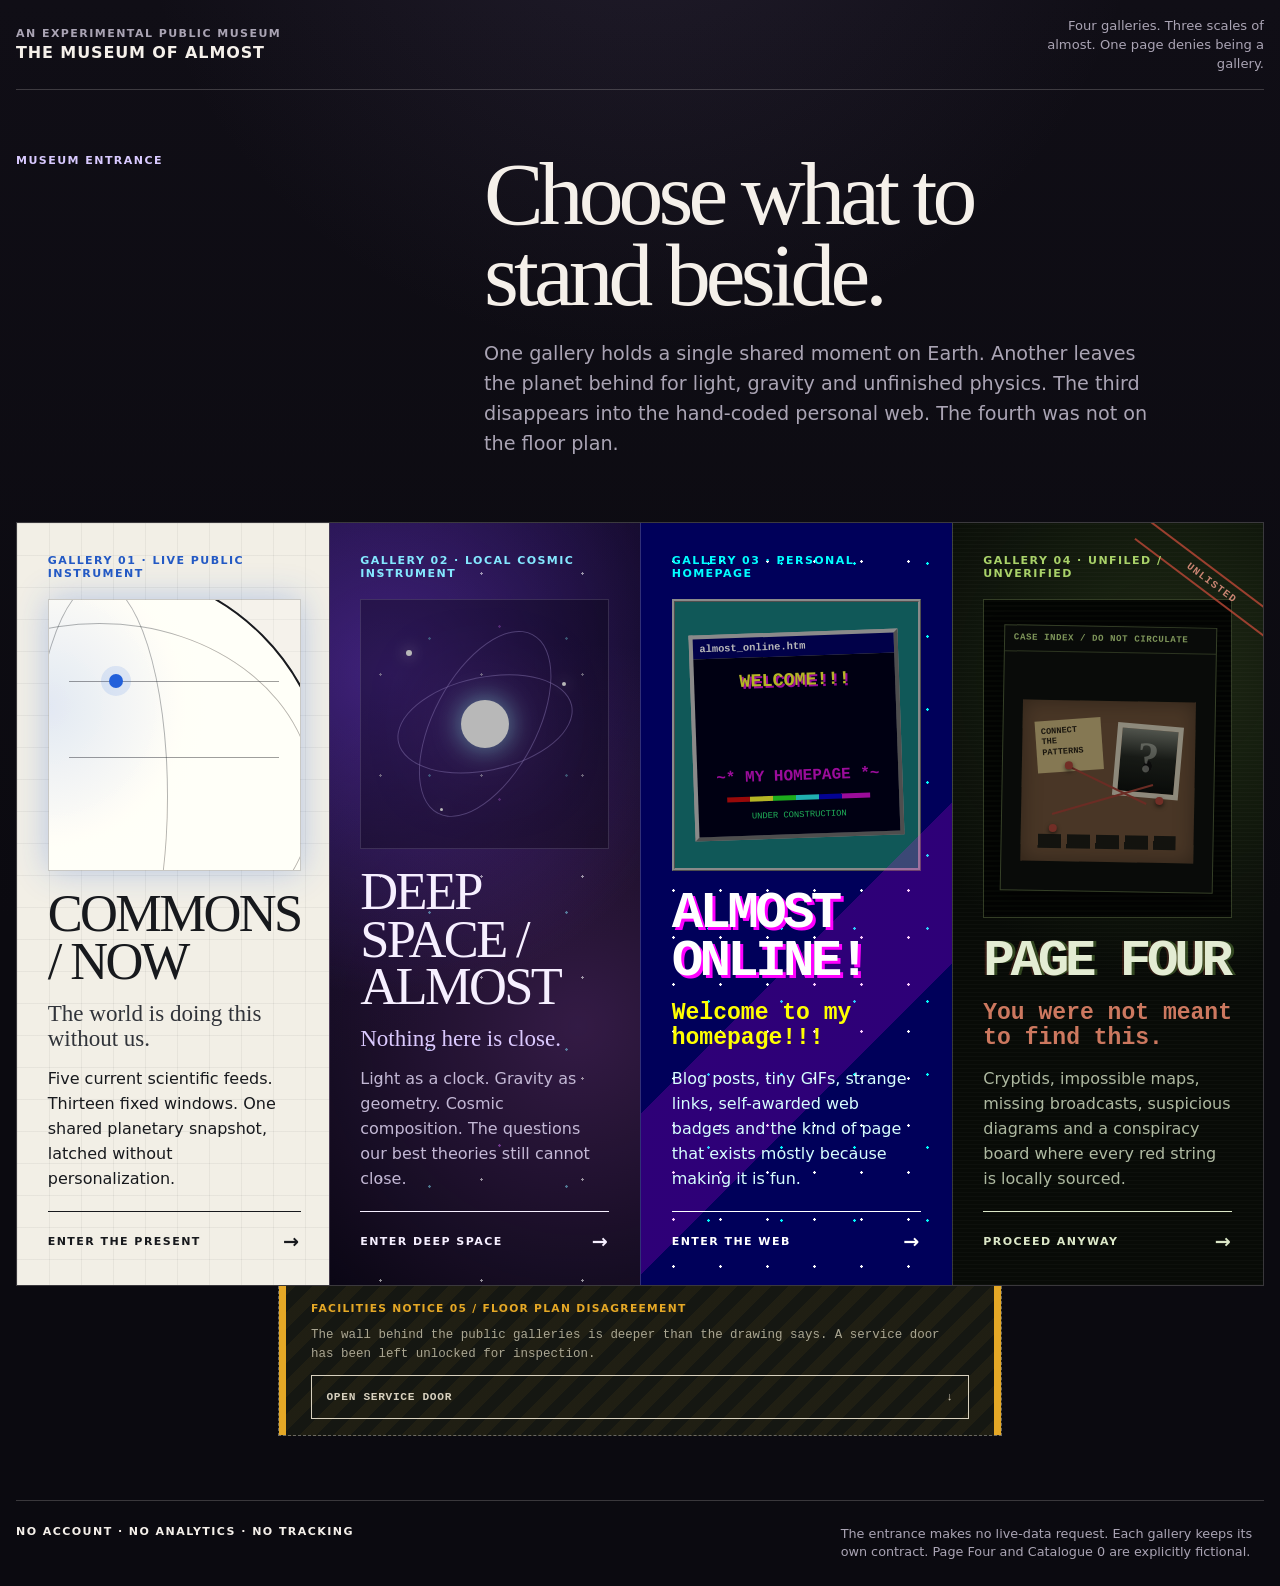
==== commit fb9c06af: "Point the foyer light to Commons" ====
--- a/index.html
+++ b/index.html
@@ -93,7 +93,7 @@
     }
   </style>
 </head>
-<body data-recent-room="museum">
+<body data-recent-room="commons">
   <a class="skip-link" href="#galleries">Skip to the galleries</a>
 
   <header class="museum-header">
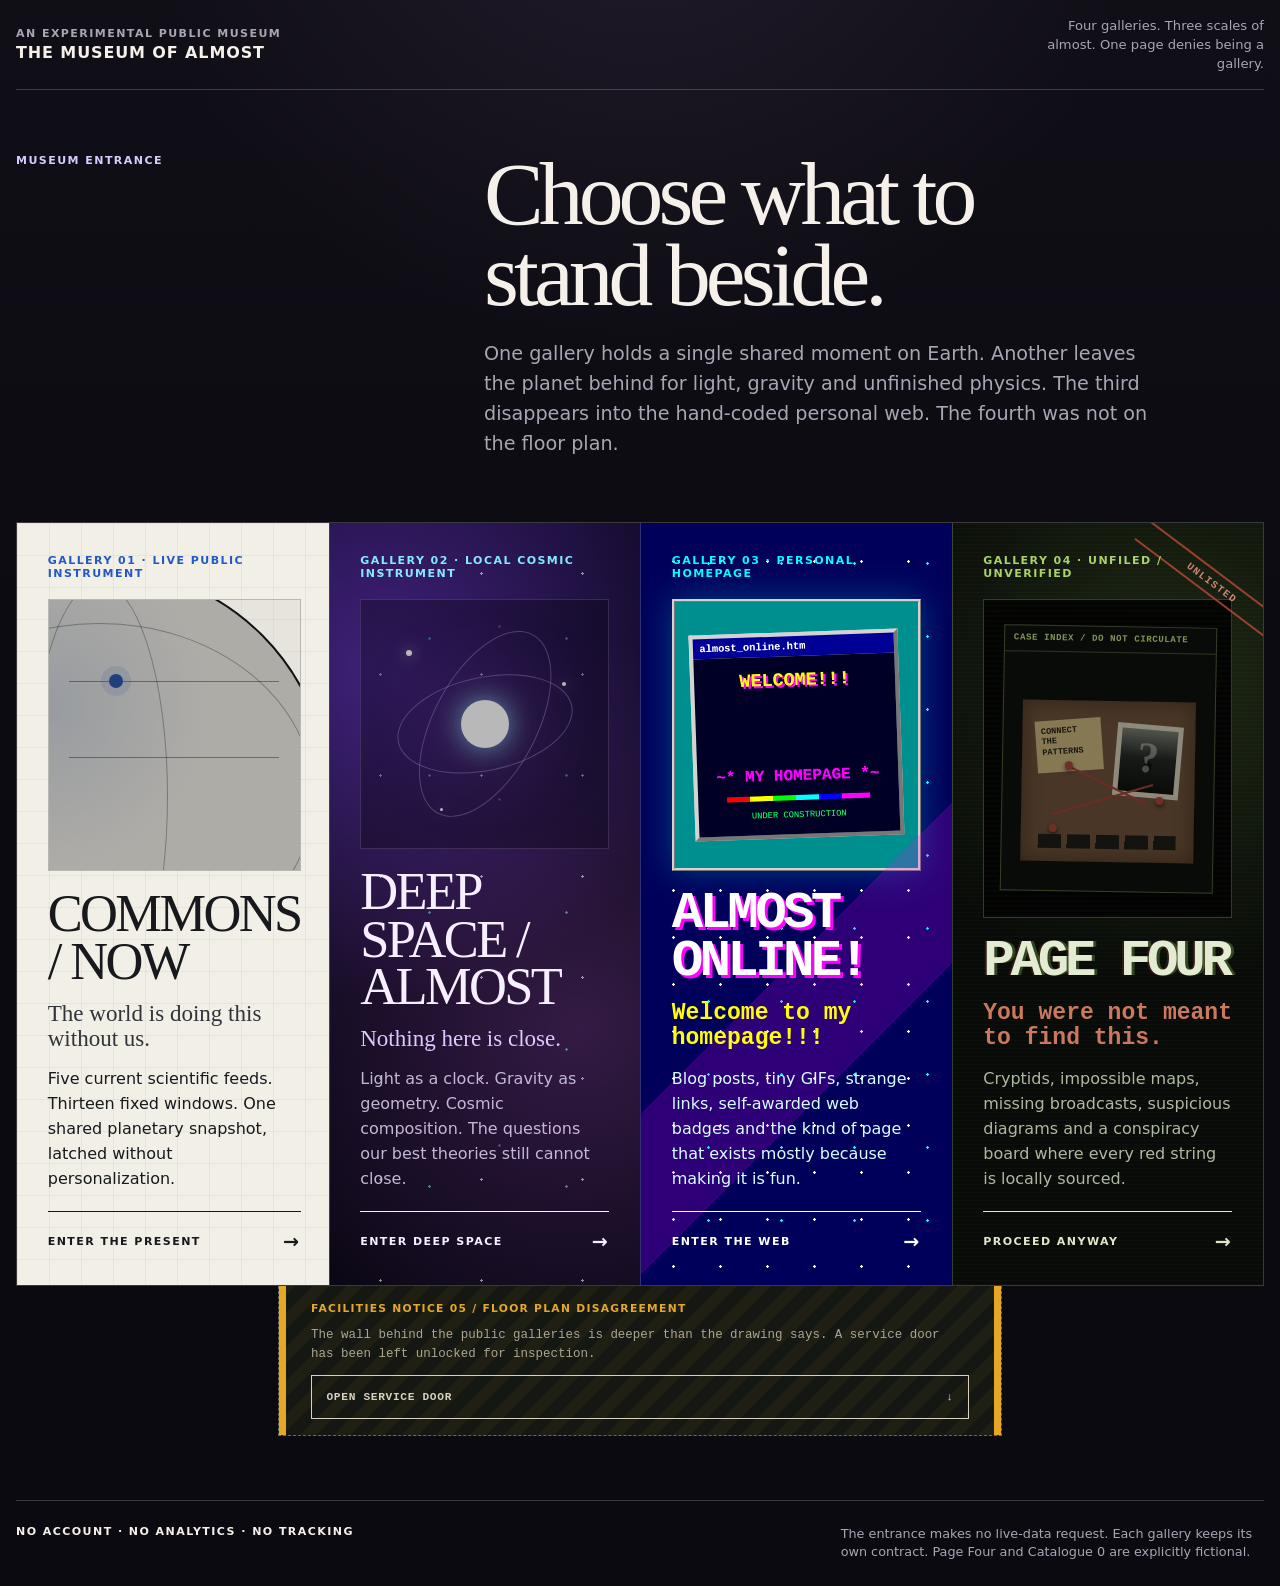
==== commit b4ac49ab: "Point foyer light to Almost Online (G0203)" ====
--- a/index.html
+++ b/index.html
@@ -93,7 +93,7 @@
     }
   </style>
 </head>
-<body data-recent-room="commons">
+<body data-recent-room="almost-online">
   <a class="skip-link" href="#galleries">Skip to the galleries</a>
 
   <header class="museum-header">
